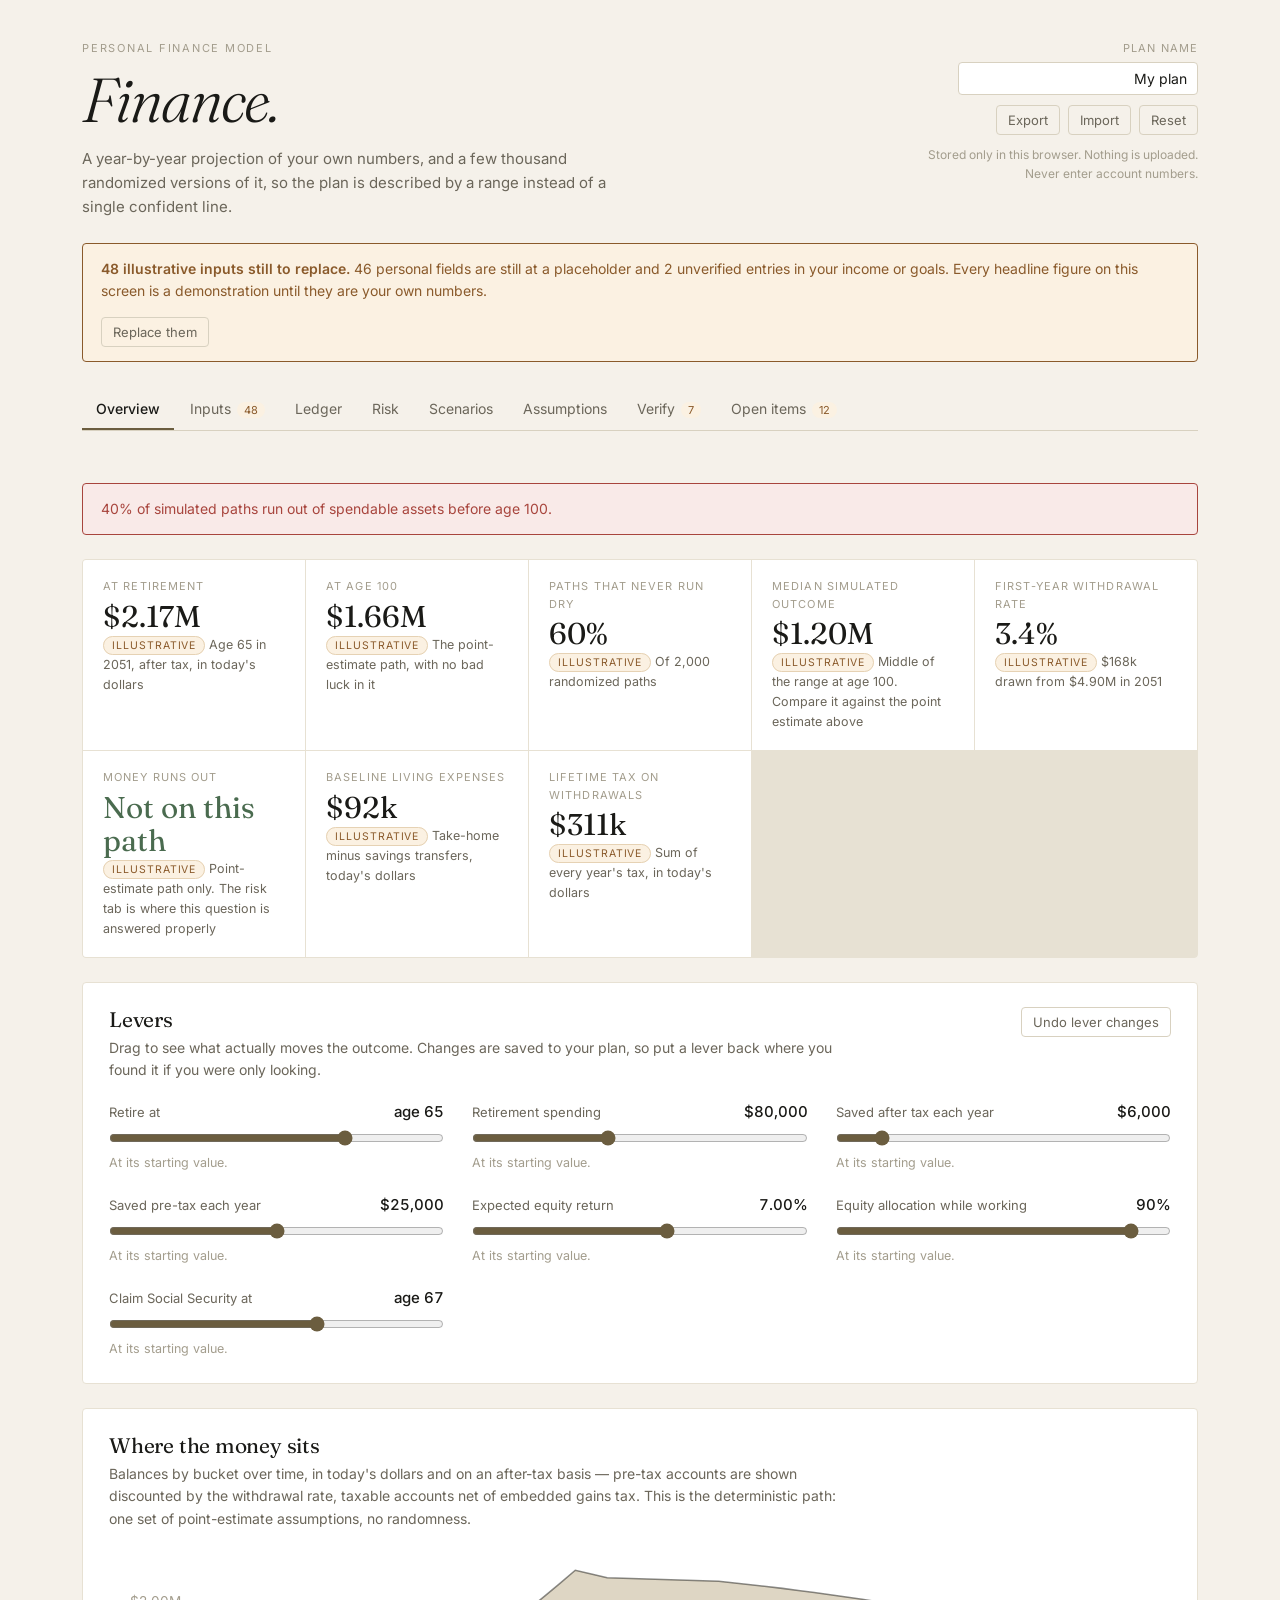
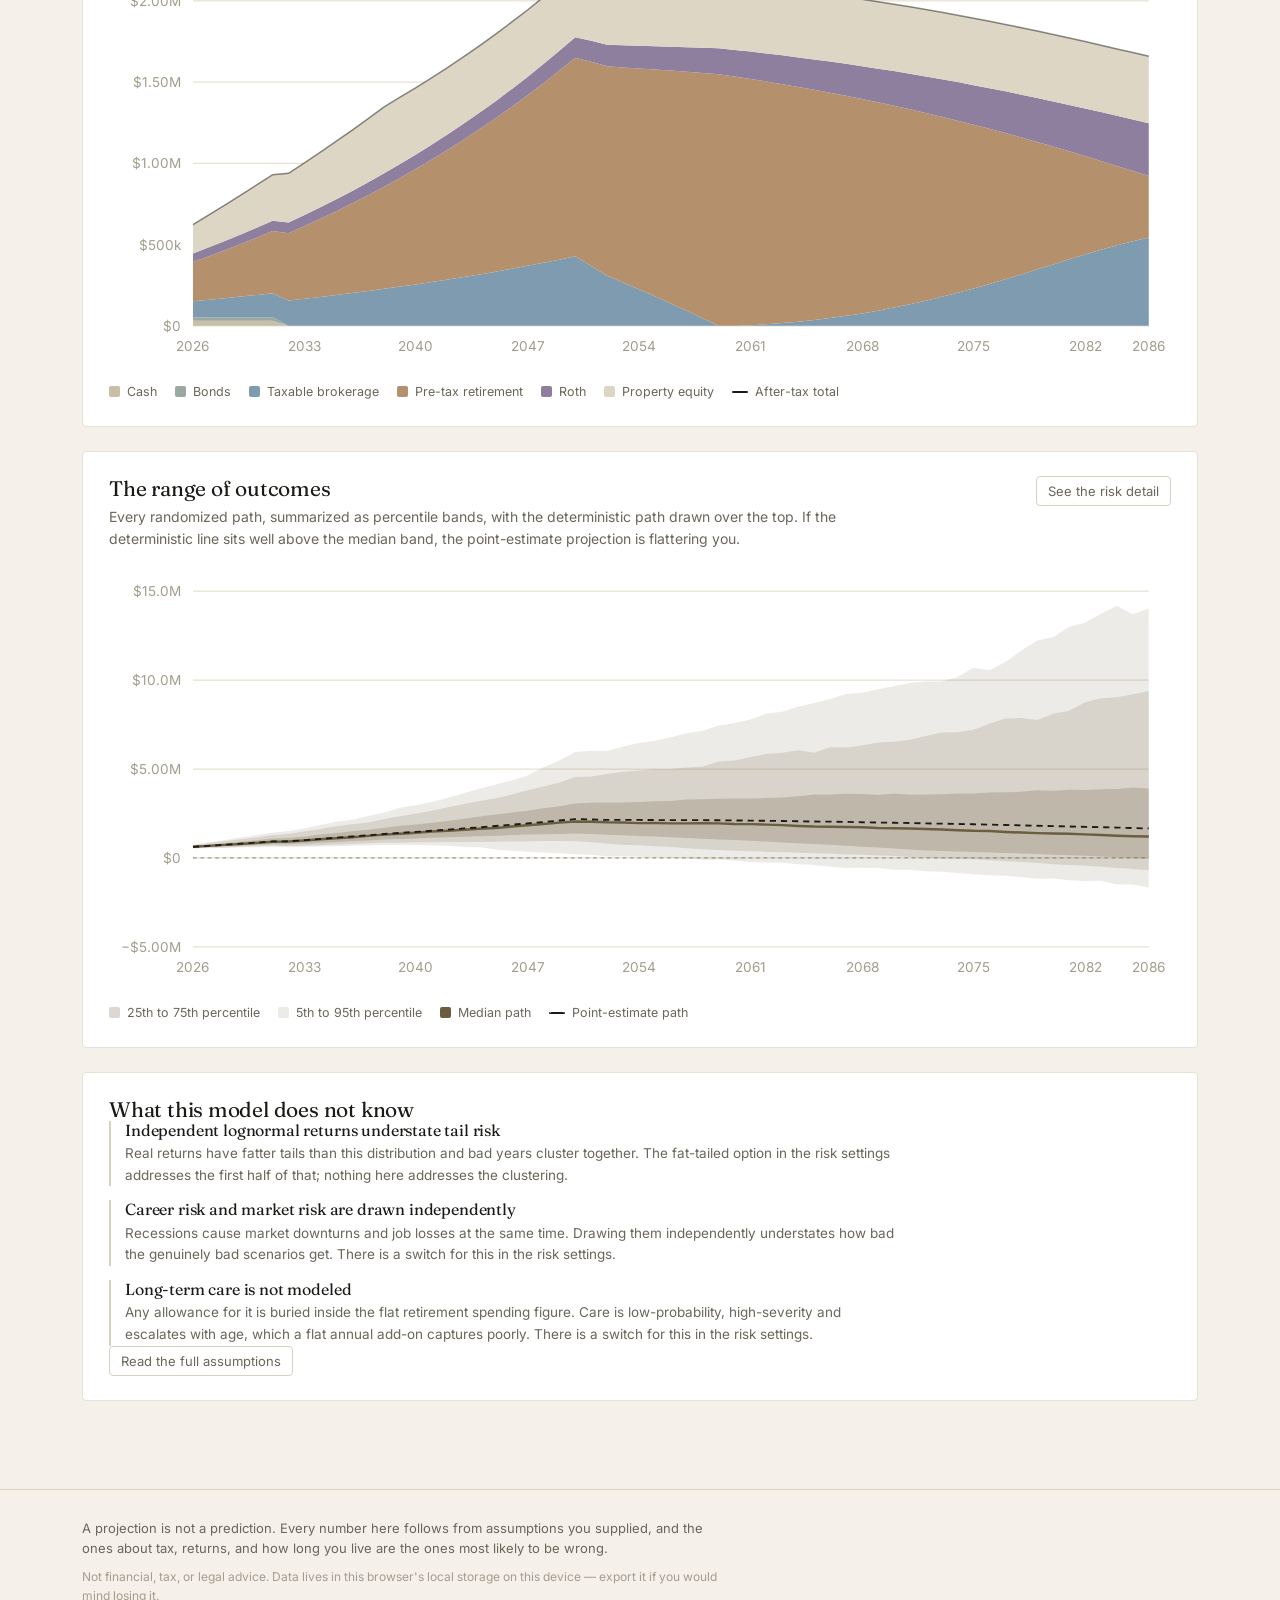
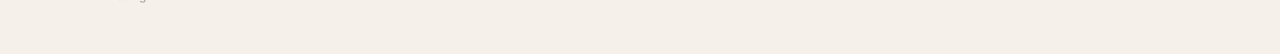
==== finance/index.html @ 81d33a2f "feat(finance): the interface — eight tabs over the projection engine Adds app.js, the controller the" ====
<!DOCTYPE html>
<html lang="en">
<head>
  <meta charset="UTF-8">
  <meta name="viewport" content="width=device-width, initial-scale=1.0">
  <title>Finance — projection &amp; Monte Carlo</title>
  <link rel="preconnect" href="https://fonts.googleapis.com">
  <link rel="preconnect" href="https://fonts.gstatic.com" crossorigin>
  <link href="https://fonts.googleapis.com/css2?family=Fraunces:ital,opsz,wght@0,9..144,300;0,9..144,400;0,9..144,500;1,9..144,400&family=Inter:wght@400;500;600&display=swap" rel="stylesheet">
  <link rel="stylesheet" href="style.css">
</head>
<body>
  <header>
    <div class="header-inner">
      <div class="header-title">
        <p class="eyebrow">Personal finance model</p>
        <h1>Finance.</h1>
        <p class="lede">A year-by-year projection of your own numbers, and a few thousand randomized versions of it, so the plan is described by a range instead of a single confident line.</p>
      </div>
      <div class="header-actions">
        <label class="plan-name">
          <span class="field-label">Plan name</span>
          <input type="text" id="plan-name" autocomplete="off">
        </label>
        <div class="button-row">
          <button class="btn-ghost btn-sm" id="btn-export">Export</button>
          <button class="btn-ghost btn-sm" id="btn-import">Import</button>
          <button class="btn-ghost btn-sm" id="btn-reset">Reset</button>
          <input type="file" id="import-file" accept="application/json,.json" class="hidden">
        </div>
        <p class="privacy-note">Stored only in this browser. Nothing is uploaded. Never enter account numbers.</p>
      </div>
    </div>

    <div id="placeholder-banner" class="banner hidden"></div>

    <nav class="tabs" id="tabs">
      <button class="tab active" data-tab="overview">Overview</button>
      <button class="tab" data-tab="inputs">Inputs</button>
      <button class="tab" data-tab="ledger">Ledger</button>
      <button class="tab" data-tab="risk">Risk</button>
      <button class="tab" data-tab="scenarios">Scenarios</button>
      <button class="tab" data-tab="assumptions">Assumptions</button>
      <button class="tab" data-tab="verify">Verify</button>
      <button class="tab" data-tab="open">Open items</button>
    </nav>
  </header>

  <main>
    <!-- ── Overview ─────────────────────────────────────────────────────── -->
    <section class="panel" id="panel-overview">
      <div id="warnings"></div>

      <div class="metric-grid" id="metric-grid"></div>

      <div class="card">
        <div class="card-head">
          <div>
            <h2>Levers</h2>
            <p class="card-blurb">Drag to see what actually moves the outcome. Changes are saved to your plan, so put a lever back where you found it if you were only looking.</p>
          </div>
          <button class="btn-ghost btn-sm" id="btn-levers-reset">Undo lever changes</button>
        </div>
        <div class="lever-grid" id="lever-grid"></div>
      </div>

      <div class="card">
        <div class="card-head">
          <div>
            <h2>Where the money sits</h2>
            <p class="card-blurb">Balances by bucket over time, in today's dollars and on an after-tax basis — pre-tax accounts are shown discounted by the withdrawal rate, taxable accounts net of embedded gains tax. This is the deterministic path: one set of point-estimate assumptions, no randomness.</p>
          </div>
        </div>
        <div class="chart-holder" id="chart-balances"></div>
        <div class="legend" id="legend-balances"></div>
      </div>

      <div class="card">
        <div class="card-head">
          <div>
            <h2>The range of outcomes</h2>
            <p class="card-blurb">Every randomized path, summarized as percentile bands, with the deterministic path drawn over the top. If the deterministic line sits well above the median band, the point-estimate projection is flattering you.</p>
          </div>
          <button class="btn-ghost btn-sm" data-goto="risk">See the risk detail</button>
        </div>
        <div class="chart-holder" id="chart-fan-mini"></div>
        <div class="legend" id="legend-fan-mini"></div>
      </div>

      <div class="card">
        <h2>What this model does not know</h2>
        <div id="limitations-short"></div>
        <button class="btn-ghost btn-sm" data-goto="assumptions">Read the full assumptions</button>
      </div>
    </section>

    <!-- ── Inputs ───────────────────────────────────────────────────────── -->
    <section class="panel hidden" id="panel-inputs">
      <div class="card intake">
        <h2>Before you trust any number on this screen</h2>
        <p class="card-blurb">Every figure below ships as an illustrative placeholder. They are round numbers chosen to make the model run, not advice and not anyone's real situation. Replace each one with your own figure, then mark it verified with a note on where it came from — six months from now that note is the difference between a number you can rely on and a number you have to re-derive.</p>
        <ol class="intake-list" id="intake-list"></ol>
      </div>

      <div class="card">
        <div class="card-head">
          <div>
            <h2>Income streams</h2>
            <p class="card-blurb">One row per stream: salary, a partner's salary, self-employment, rental income, a pension. Amounts are in today's dollars and grow at their own rate from now, so a stream that starts later still arrives having grown. Mark clearly whether a figure is gross or take-home — conflating the two is the easiest error to make here.</p>
          </div>
          <button class="btn-ghost btn-sm" id="btn-add-income">Add stream</button>
        </div>
        <div id="income-list"></div>
      </div>

      <div class="card">
        <div class="card-head">
          <div>
            <h2>Goals</h2>
            <p class="card-blurb">Anything that costs money on a schedule: a home purchase, tuition, a sabbatical, supporting a family member, a car. Give a goal an end year to repeat it every year in the range, which is how a temporary expense should be modeled.</p>
          </div>
          <button class="btn-ghost btn-sm" id="btn-add-goal">Add goal</button>
        </div>
        <div class="callout" id="goal-trap-note"></div>
        <div id="goal-list"></div>
      </div>

      <div id="field-groups"></div>
    </section>

    <!-- ── Ledger ───────────────────────────────────────────────────────── -->
    <section class="panel hidden" id="panel-ledger">
      <div class="card">
        <div class="card-head">
          <div>
            <h2>Year-by-year ledger</h2>
            <p class="card-blurb">The deterministic projection in full. This is the artifact worth reading closely: if a year looks wrong here, the charts everywhere else are wrong in the same way.</p>
          </div>
          <div class="button-row">
            <label class="inline-toggle"><input type="checkbox" id="ledger-real" checked> Today's dollars</label>
            <button class="btn-ghost btn-sm" id="btn-export-csv">Export CSV</button>
          </div>
        </div>
        <div class="table-scroll">
          <table class="ledger" id="ledger-table"></table>
        </div>
        <p class="footnote" id="ledger-note"></p>
      </div>
    </section>

    <!-- ── Risk ─────────────────────────────────────────────────────────── -->
    <section class="panel hidden" id="panel-risk">
      <div class="metric-grid" id="risk-metrics"></div>

      <div class="card">
        <div class="card-head">
          <div>
            <h2>Percentile fan</h2>
            <p class="card-blurb">After-tax net worth in today's dollars across every simulated path.</p>
          </div>
          <label class="inline-toggle"><input type="checkbox" id="fan-include-house" checked> Include property equity</label>
        </div>
        <div class="chart-holder" id="chart-fan"></div>
        <div class="legend" id="legend-fan"></div>
        <p class="footnote">Property is not simulated: its value follows the deterministic path in every scenario, so including it narrows the visible spread without adding any real certainty. Turn it off to see the fan for money you could actually spend.</p>
      </div>

      <div class="card">
        <h2>Share of paths still solvent</h2>
        <p class="card-blurb">The fraction of simulated paths that still hold spendable assets at each age. Read the age where this line starts bending, not just the number at the end.</p>
        <div class="chart-holder" id="chart-solvent"></div>
      </div>

      <div class="card">
        <h2>Where paths end up</h2>
        <p class="card-blurb">Final after-tax net worth in today's dollars, one bar per band of outcomes. The long right tail is why the average outcome is a bad planning number and the median is a better one.</p>
        <div class="chart-holder" id="chart-hist"></div>
      </div>

      <div class="card">
        <div class="card-head">
          <div>
            <h2>Simulation settings</h2>
            <p class="card-blurb">How the paths are generated, and which risks are switched on. The optional ones are off by default because each is a real judgment call about how much realism is worth the added complexity.</p>
          </div>
        </div>
        <div id="risk-fields"></div>
      </div>
    </section>

    <!-- ── Scenarios ────────────────────────────────────────────────────── -->
    <section class="panel hidden" id="panel-scenarios">
      <div class="card">
        <div class="card-head">
          <div>
            <h2>Saved scenarios</h2>
            <p class="card-blurb">Freeze the current plan under a name, change something, and compare. Retiring two years earlier and spending 10% less are the two levers that usually dominate everything else, and this is where you find out by how much.</p>
          </div>
          <div class="button-row">
            <input type="text" id="scenario-name" placeholder="Name this scenario" autocomplete="off">
            <button class="btn-solid btn-sm" id="btn-save-scenario">Save current</button>
          </div>
        </div>
        <div id="scenario-list"></div>
      </div>
    </section>

    <!-- ── Assumptions ──────────────────────────────────────────────────── -->
    <section class="panel hidden" id="panel-assumptions">
      <div class="card">
        <h2>Why the model looks the way it does</h2>
        <p class="card-blurb">Current state only, generated from your inputs and the notes you wrote when you verified them. This is deliberately not a changelog: the history of how a number evolved lives in the project's git history, where the diffs are real and never drift out of sync with the code.</p>
        <div id="assumptions-body"></div>
      </div>

      <div class="card">
        <h2>Structural choices worth knowing about</h2>
        <div id="structural-notes"></div>
      </div>

      <div class="card">
        <h2>Known limitations</h2>
        <p class="card-blurb">Accepted simplifications, disclosed rather than hidden. A model that is honest about what it leaves out is far more useful than one that quietly implies precision it does not have. These are different from the Open items tab: a limitation is something currently accepted, an open item is something that should actually get resolved.</p>
        <div id="limitations-full"></div>
      </div>

      <div class="card">
        <h2>IRS Uniform Lifetime Table</h2>
        <p class="card-blurb">Public IRS data, used to size required minimum distributions: the start-of-year pre-tax balance divided by the distribution period for that age.</p>
        <div class="table-scroll">
          <table class="ledger compact" id="ult-table"></table>
        </div>
      </div>
    </section>

    <!-- ── Verify ───────────────────────────────────────────────────────── -->
    <section class="panel hidden" id="panel-verify">
      <div class="card">
        <h2>Research this yourself</h2>
        <p class="card-blurb">These are the parts of the model that cannot be inherited from a template. Tax law changes, thresholds move, and treatment varies by state and city — so each item below needs checking against current rules for your own situation, and the placeholder rates in the model are worth exactly nothing until you do.</p>
        <div id="research-list"></div>
      </div>
    </section>

    <!-- ── Open items ───────────────────────────────────────────────────── -->
    <section class="panel hidden" id="panel-open">
      <div class="card">
        <div class="card-head">
          <div>
            <h2>Open items</h2>
            <p class="card-blurb">Things that need a decision, a real number, or a methodology improvement. When one gets resolved, delete it and put the answer in the source note on the field it was about, so the two never describe the same open question.</p>
          </div>
          <div class="button-row">
            <input type="text" id="todo-input" placeholder="Add an open item" autocomplete="off">
            <button class="btn-solid btn-sm" id="btn-add-todo">Add</button>
          </div>
        </div>
        <div id="todo-list"></div>
      </div>

      <div class="card">
        <h2>Notes</h2>
        <p class="card-blurb">Scratch space that travels with the plan when you export it.</p>
        <textarea id="notes" rows="8" placeholder="Anything worth remembering about this plan."></textarea>
      </div>
    </section>
  </main>

  <footer>
    <div class="footer-inner">
      <p class="footer-text">A projection is not a prediction. Every number here follows from assumptions you supplied, and the ones about tax, returns, and how long you live are the ones most likely to be wrong.</p>
      <p class="footer-text small">Not financial, tax, or legal advice. Data lives in this browser's local storage on this device — export it if you would mind losing it.</p>
    </div>
  </footer>

  <script src="format.js"></script>
  <script src="config.js"></script>
  <script src="model.js"></script>
  <script src="charts.js"></script>
  <script src="store.js"></script>
  <script src="app.js"></script>
</body>
</html>
---- finance/style.css ----
:root {
  --bg: #f5f1ea;
  --bg-card: #ffffff;
  --bg-soft: #ebe4d7;
  --bg-sunken: #f1ece2;
  --ink: #1a1a17;
  --ink-soft: #6b665a;
  --ink-faint: #a39d8d;
  --line: #d8d1c0;
  --line-soft: #e7e1d3;
  --accent: #6b5d3f;
  --accent-soft: #efe8d8;
  --warn: #8a5a2b;
  --warn-bg: #fbf1e2;
  --bad: #a8453d;
  --bad-bg: #f9eae8;
  --good: #4a6b4f;
  --good-bg: #edf2ec;
  --serif: 'Fraunces', Georgia, serif;
  --sans: 'Inter', -apple-system, system-ui, sans-serif;
  --mono: ui-monospace, 'SF Mono', Menlo, Consolas, monospace;
  --radius: 4px;
}

*, *::before, *::after { box-sizing: border-box; margin: 0; padding: 0; }
.hidden { display: none !important; }

body {
  background: var(--bg);
  color: var(--ink);
  font-family: var(--sans);
  font-size: 15px;
  line-height: 1.6;
  -webkit-font-smoothing: antialiased;
  min-height: 100vh;
}

h1, h2, h3 { font-family: var(--serif); font-weight: 400; letter-spacing: -0.01em; line-height: 1.15; }
h1 { font-size: clamp(38px, 5vw, 62px); font-weight: 300; font-style: italic; letter-spacing: -0.03em; }
h2 { font-size: 21px; }
h3 { font-size: 16px; }
a { color: var(--accent); }

/* ── Header ── */
header { max-width: 1180px; margin: 0 auto; padding: 40px 32px 0; }

.header-inner {
  display: flex;
  gap: 40px;
  justify-content: space-between;
  align-items: flex-start;
  flex-wrap: wrap;
}

.header-title { max-width: 620px; }

.eyebrow {
  font-size: 11px;
  text-transform: uppercase;
  letter-spacing: 0.16em;
  color: var(--ink-faint);
  margin-bottom: 6px;
}

.lede { color: var(--ink-soft); margin-top: 12px; max-width: 60ch; }

.header-actions { display: flex; flex-direction: column; gap: 10px; align-items: flex-end; }
.plan-name { display: flex; flex-direction: column; gap: 4px; align-items: flex-end; }
.plan-name input { width: 220px; text-align: right; }
.privacy-note { font-size: 12px; color: var(--ink-faint); max-width: 34ch; text-align: right; }

.button-row { display: flex; gap: 8px; align-items: center; flex-wrap: wrap; }

/* ── Buttons ── */
button { font-family: inherit; font-size: 14px; cursor: pointer; border-radius: var(--radius); }

.btn-ghost {
  background: transparent;
  border: 1px solid var(--line);
  color: var(--ink-soft);
  padding: 7px 14px;
  transition: border-color 0.15s, color 0.15s, background 0.15s;
}
.btn-ghost:hover { border-color: var(--accent); color: var(--accent); background: var(--bg-card); }

.btn-solid {
  background: var(--ink);
  border: 1px solid var(--ink);
  color: var(--bg);
  padding: 7px 14px;
}
.btn-solid:hover { background: var(--accent); border-color: var(--accent); }

.btn-sm { font-size: 13px; padding: 6px 11px; }

.btn-link {
  background: none;
  border: none;
  color: var(--accent);
  padding: 0;
  font-size: 13px;
  text-decoration: underline;
  text-decoration-color: var(--line);
  text-underline-offset: 3px;
}
.btn-link:hover { text-decoration-color: var(--accent); }
.btn-link.danger { color: var(--bad); }

/* ── Tabs ── */
.tabs {
  display: flex;
  gap: 2px;
  margin: 28px 0 0;
  border-bottom: 1px solid var(--line);
  overflow-x: auto;
}

.tab {
  background: none;
  border: none;
  border-bottom: 2px solid transparent;
  color: var(--ink-soft);
  padding: 10px 14px;
  white-space: nowrap;
  border-radius: 0;
}
.tab:hover { color: var(--ink); }
.tab.active { color: var(--ink); border-bottom-color: var(--accent); font-weight: 500; }
.tab .tab-count {
  display: inline-block;
  margin-left: 6px;
  font-size: 11px;
  background: var(--warn-bg);
  color: var(--warn);
  border-radius: 10px;
  padding: 1px 7px;
}

/* ── Layout ── */
main { max-width: 1180px; margin: 0 auto; padding: 28px 32px 64px; }
.panel { display: flex; flex-direction: column; gap: 24px; }

.card {
  background: var(--bg-card);
  border: 1px solid var(--line-soft);
  border-radius: var(--radius);
  padding: 24px 26px;
}

.card-head {
  display: flex;
  gap: 20px;
  justify-content: space-between;
  align-items: flex-start;
  flex-wrap: wrap;
  margin-bottom: 18px;
}
.card-head > div { flex: 1 1 420px; }
.card-blurb { color: var(--ink-soft); font-size: 14px; margin-top: 6px; max-width: 82ch; }
.card > h2 + .card-blurb { margin-bottom: 16px; }

/* ── Banners and callouts ── */
.banner {
  margin-top: 24px;
  padding: 14px 18px;
  border-radius: var(--radius);
  border: 1px solid var(--warn);
  background: var(--warn-bg);
  color: var(--warn);
  font-size: 14px;
  display: flex;
  gap: 14px;
  align-items: center;
  justify-content: space-between;
  flex-wrap: wrap;
}
.banner strong { font-weight: 600; }
.banner.bad { border-color: var(--bad); background: var(--bad-bg); color: var(--bad); }

.callout {
  border-left: 2px solid var(--accent);
  background: var(--bg-sunken);
  padding: 12px 16px;
  margin-bottom: 18px;
  font-size: 13.5px;
  color: var(--ink-soft);
}
.callout strong { color: var(--ink); font-weight: 600; }

.footnote { font-size: 12.5px; color: var(--ink-faint); margin-top: 12px; max-width: 88ch; }

/* ── Metrics ── */
.metric-grid {
  display: grid;
  grid-template-columns: repeat(auto-fit, minmax(210px, 1fr));
  gap: 1px;
  background: var(--line-soft);
  border: 1px solid var(--line-soft);
  border-radius: var(--radius);
  overflow: hidden;
}

.metric { background: var(--bg-card); padding: 18px 20px; }
.metric-label {
  font-size: 11px;
  text-transform: uppercase;
  letter-spacing: 0.1em;
  color: var(--ink-faint);
}
.metric-value {
  font-family: var(--serif);
  font-size: 30px;
  font-variant-numeric: tabular-nums;
  margin: 4px 0 2px;
  line-height: 1.1;
}
.metric-value.bad { color: var(--bad); }
.metric-value.good { color: var(--good); }
.metric-note { font-size: 12.5px; color: var(--ink-soft); }

/* ── Levers ── */
.lever-grid {
  display: grid;
  grid-template-columns: repeat(auto-fit, minmax(260px, 1fr));
  gap: 20px 28px;
}
.lever-head { display: flex; justify-content: space-between; align-items: baseline; gap: 10px; }
.lever-name { font-size: 13px; color: var(--ink-soft); }
.lever-value { font-variant-numeric: tabular-nums; font-weight: 500; }
.lever input[type=range] { width: 100%; accent-color: var(--accent); margin-top: 6px; }
.lever-effect { font-size: 12.5px; color: var(--ink-faint); min-height: 1.4em; }

/* ── Charts ── */
.chart-holder { position: relative; margin-top: 4px; }
.chart-svg { width: 100%; height: auto; display: block; overflow: visible; }
.chart-svg .grid { stroke: var(--line-soft); stroke-width: 1; }
.chart-svg .zero-line { stroke: var(--ink-faint); stroke-width: 1; stroke-dasharray: 3 3; }
.chart-svg .axis-label { font-family: var(--sans); font-size: 11px; fill: var(--ink-faint); }
.chart-svg .axis-note { font-family: var(--sans); font-size: 11px; fill: var(--ink-soft); }
.chart-svg .area { stroke: none; }
.chart-svg .total-line { fill: none; stroke: var(--ink); stroke-width: 1.25; opacity: 0.5; }
.chart-svg .band-outer { fill: rgba(107, 93, 63, 0.12); }
.chart-svg .band-mid { fill: rgba(107, 93, 63, 0.16); }
.chart-svg .band-inner { fill: rgba(107, 93, 63, 0.24); }
.chart-svg .median-line { fill: none; stroke: var(--accent); stroke-width: 2; }
.chart-svg .deterministic-line { fill: none; stroke: var(--ink); stroke-width: 1.5; stroke-dasharray: 5 4; }
.chart-svg .crosshair { stroke: var(--ink); stroke-width: 1; opacity: 0.35; pointer-events: none; }
.chart-svg .hover-target { fill: transparent; }
.chart-svg .hist-bar { stroke: none; }

.chart-tooltip {
  position: absolute;
  top: 10px;
  background: var(--bg-card);
  border: 1px solid var(--line);
  border-radius: var(--radius);
  padding: 10px 12px;
  font-size: 12.5px;
  line-height: 1.5;
  pointer-events: none;
  box-shadow: 0 8px 24px -12px rgba(26, 26, 23, 0.3);
  min-width: 170px;
  z-index: 5;
}
.chart-tooltip .tip-head { font-weight: 600; margin-bottom: 4px; }
.chart-tooltip .tip-row { display: flex; justify-content: space-between; gap: 14px; }
.chart-tooltip .tip-row span:last-child { font-variant-numeric: tabular-nums; }
.chart-tooltip .tip-swatch {
  display: inline-block; width: 8px; height: 8px; border-radius: 2px; margin-right: 6px;
}

.legend { display: flex; flex-wrap: wrap; gap: 8px 18px; margin-top: 14px; }
.legend-item { display: flex; align-items: center; gap: 7px; font-size: 12.5px; color: var(--ink-soft); }
.legend-swatch { width: 11px; height: 11px; border-radius: 2px; flex: none; }
.legend-swatch.line { height: 0; border-top: 2px solid var(--ink); width: 16px; }
.legend-swatch.dashed { height: 0; border-top: 2px dashed var(--ink); width: 16px; }

/* ── Forms ── */
input[type=text], input[type=number], select, textarea {
  font-family: inherit;
  font-size: 14px;
  color: var(--ink);
  background: var(--bg-card);
  border: 1px solid var(--line);
  border-radius: var(--radius);
  padding: 7px 10px;
  width: 100%;
}
input[type=number] { font-variant-numeric: tabular-nums; }
input:focus, select:focus, textarea:focus { outline: none; border-color: var(--accent); }
textarea { resize: vertical; line-height: 1.6; }

.field-label { font-size: 11px; text-transform: uppercase; letter-spacing: 0.1em; color: var(--ink-faint); }

.field {
  display: grid;
  grid-template-columns: minmax(220px, 1.4fr) 150px auto;
  gap: 8px 18px;
  align-items: start;
  padding: 14px 0;
  border-top: 1px solid var(--line-soft);
}
.field:first-child { border-top: none; }
.field-main { min-width: 0; }
.field-name { display: flex; align-items: center; gap: 8px; flex-wrap: wrap; }
.field-name label { font-weight: 500; font-size: 14px; }
.field-help { font-size: 13px; color: var(--ink-soft); margin-top: 3px; max-width: 74ch; }
.field-input { display: flex; align-items: center; gap: 6px; }
.field-input .unit { color: var(--ink-faint); font-size: 13px; }
.field-status { display: flex; flex-direction: column; gap: 6px; align-items: flex-end; min-width: 190px; }
.field-source { width: 190px; font-size: 12.5px; padding: 5px 8px; }
.field.is-placeholder { background: linear-gradient(90deg, var(--warn-bg), transparent 60%); }

.pill {
  font-size: 10.5px;
  text-transform: uppercase;
  letter-spacing: 0.09em;
  padding: 2px 8px;
  border-radius: 10px;
  border: 1px solid transparent;
  white-space: nowrap;
}
.pill.placeholder { background: var(--warn-bg); color: var(--warn); border-color: #e6d2b4; }
.pill.verified { background: var(--good-bg); color: var(--good); border-color: #cddbcf; }
.pill.research { background: var(--accent-soft); color: var(--accent); border-color: #ded2b8; }

.verify-toggle { display: flex; align-items: center; gap: 6px; font-size: 12.5px; color: var(--ink-soft); white-space: nowrap; }
.inline-toggle { display: flex; align-items: center; gap: 7px; font-size: 13px; color: var(--ink-soft); white-space: nowrap; }
input[type=checkbox] { accent-color: var(--accent); width: 15px; height: 15px; }

.group { margin-bottom: 24px; }
.group > summary {
  cursor: pointer;
  list-style: none;
  display: flex;
  align-items: baseline;
  gap: 12px;
  padding: 18px 0 10px;
  border-bottom: 1px solid var(--line);
}
.group > summary::-webkit-details-marker { display: none; }
.group > summary::before {
  content: '+';
  font-family: var(--mono);
  color: var(--ink-faint);
  font-size: 15px;
}
.group[open] > summary::before { content: '\2212'; }
.group-blurb { font-size: 13px; color: var(--ink-soft); font-family: var(--sans); flex: 1 1 320px; }

/* ── Repeating rows: income streams, goals ── */
.row-card {
  border: 1px solid var(--line-soft);
  border-radius: var(--radius);
  padding: 14px 16px;
  margin-bottom: 10px;
  background: var(--bg-sunken);
}
.row-grid { display: grid; gap: 10px 14px; grid-template-columns: repeat(auto-fit, minmax(130px, 1fr)); align-items: end; }
.row-grid label { display: flex; flex-direction: column; gap: 3px; }
.row-grid .wide { grid-column: span 2; min-width: 160px; }
.row-foot { display: flex; justify-content: space-between; align-items: center; gap: 14px; margin-top: 10px; flex-wrap: wrap; }
.row-summary { font-size: 12.5px; color: var(--ink-soft); }

/* ── Tables ── */
.table-scroll { overflow: auto; max-height: 620px; border: 1px solid var(--line-soft); border-radius: var(--radius); }
table.ledger { border-collapse: collapse; width: 100%; font-size: 13px; font-variant-numeric: tabular-nums; }
table.ledger th, table.ledger td { padding: 7px 10px; text-align: right; white-space: nowrap; border-bottom: 1px solid var(--line-soft); }
table.ledger th {
  position: sticky;
  top: 0;
  background: var(--bg-soft);
  font-size: 11px;
  text-transform: uppercase;
  letter-spacing: 0.06em;
  color: var(--ink-soft);
  font-weight: 500;
  text-align: right;
  z-index: 1;
}
table.ledger th:first-child, table.ledger td:first-child { text-align: left; }
table.ledger tbody tr:hover { background: var(--bg-sunken); }
table.ledger tr.is-retired td:first-child { color: var(--accent); font-weight: 500; }
table.ledger tr.is-shortfall { background: var(--bad-bg); }
table.ledger td.neg { color: var(--bad); }
table.ledger.compact th, table.ledger.compact td { padding: 5px 9px; }

/* ── Lists: intake, limitations, research, todos, scenarios ── */
.intake-list { padding-left: 22px; display: flex; flex-direction: column; gap: 8px; margin-top: 14px; }
.intake-list li { font-size: 14px; color: var(--ink-soft); }
.intake-list strong { color: var(--ink); font-weight: 600; }

.note-list { display: flex; flex-direction: column; gap: 14px; }
.note-item { padding-left: 14px; border-left: 2px solid var(--line); }
.note-item h3 { margin-bottom: 4px; }
.note-item p { font-size: 13.5px; color: var(--ink-soft); max-width: 86ch; }
.note-item .note-value { font-variant-numeric: tabular-nums; color: var(--ink); font-weight: 500; }
.note-item.flagged { border-left-color: var(--warn); }

/* The value-and-source table under each assumptions narrative. */
.assume-grid { margin-top: 10px; border-top: 1px solid var(--line-soft); }
.assume-row {
  display: grid;
  grid-template-columns: minmax(180px, 1.2fr) 130px minmax(0, 1.6fr);
  gap: 4px 14px;
  padding: 5px 0;
  border-bottom: 1px solid var(--line-soft);
  font-size: 12.5px;
  align-items: baseline;
}
.assume-name { color: var(--ink-soft); }
.assume-row .note-value { text-align: right; }
.assume-source { color: var(--ink-faint); }
.assume-source em { color: var(--warn); font-style: normal; }

.rmd-hint { margin-top: 6px; display: inline-block; text-align: left; }

.check-item {
  display: grid;
  grid-template-columns: auto 1fr;
  gap: 4px 12px;
  padding: 16px 0;
  border-top: 1px solid var(--line-soft);
}
.check-item:first-child { border-top: none; }
.check-item h3 { display: flex; gap: 10px; align-items: center; flex-wrap: wrap; }
.check-item p { font-size: 13.5px; color: var(--ink-soft); max-width: 86ch; }
.check-item .check-fields { display: flex; gap: 8px; flex-wrap: wrap; margin-top: 6px; }
.check-item textarea { margin-top: 8px; }
.field-chip {
  font-size: 12px;
  background: var(--bg-sunken);
  border: 1px solid var(--line-soft);
  border-radius: 10px;
  padding: 2px 9px;
  color: var(--ink-soft);
  font-variant-numeric: tabular-nums;
}
.check-item.done h3 { color: var(--ink-faint); text-decoration: line-through; text-decoration-color: var(--line); }

.todo-item {
  display: flex;
  gap: 12px;
  align-items: flex-start;
  padding: 11px 0;
  border-top: 1px solid var(--line-soft);
}
.todo-item:first-child { border-top: none; }
.todo-item.done .todo-text { color: var(--ink-faint); text-decoration: line-through; text-decoration-color: var(--line); }
.todo-text { flex: 1; font-size: 14px; }
.todo-item .seeded { font-size: 11.5px; color: var(--ink-faint); }

.scenario {
  display: grid;
  grid-template-columns: 1.4fr repeat(4, minmax(90px, 1fr)) auto;
  gap: 10px 14px;
  align-items: center;
  padding: 14px 0;
  border-top: 1px solid var(--line-soft);
  font-size: 13.5px;
}
.scenario:first-child { border-top: none; }
.scenario.head {
  font-size: 11px;
  text-transform: uppercase;
  letter-spacing: 0.09em;
  color: var(--ink-faint);
  border-top: none;
}
.scenario .num { font-variant-numeric: tabular-nums; text-align: right; }
.scenario .scenario-name { font-weight: 500; }
.scenario .scenario-meta { font-size: 12px; color: var(--ink-faint); font-weight: 400; }
.scenario.current { background: var(--accent-soft); }
.delta { font-size: 12px; color: var(--ink-faint); }
.delta.up { color: var(--good); }
.delta.down { color: var(--bad); }

.empty-state { color: var(--ink-faint); font-size: 14px; padding: 18px 0; }

/* ── Footer ── */
footer { border-top: 1px solid var(--line); margin-top: 24px; }
.footer-inner { max-width: 1180px; margin: 0 auto; padding: 28px 32px 48px; }
.footer-text { font-size: 13px; color: var(--ink-soft); max-width: 80ch; }
.footer-text.small { font-size: 12px; color: var(--ink-faint); margin-top: 8px; }

/* ── Narrow screens ── */
@media (max-width: 900px) {
  header, main, .footer-inner { padding-left: 20px; padding-right: 20px; }
  .header-actions { align-items: flex-start; }
  .privacy-note, .plan-name { text-align: left; align-items: flex-start; }
  .plan-name input { text-align: left; }
  .field { grid-template-columns: 1fr; }
  .field-status { align-items: flex-start; }
  .field-source { width: 100%; }
  .scenario { grid-template-columns: 1fr 1fr; }
  .scenario.head { display: none; }
  .assume-row { grid-template-columns: 1fr auto; }
  .assume-source { grid-column: 1 / -1; }
}
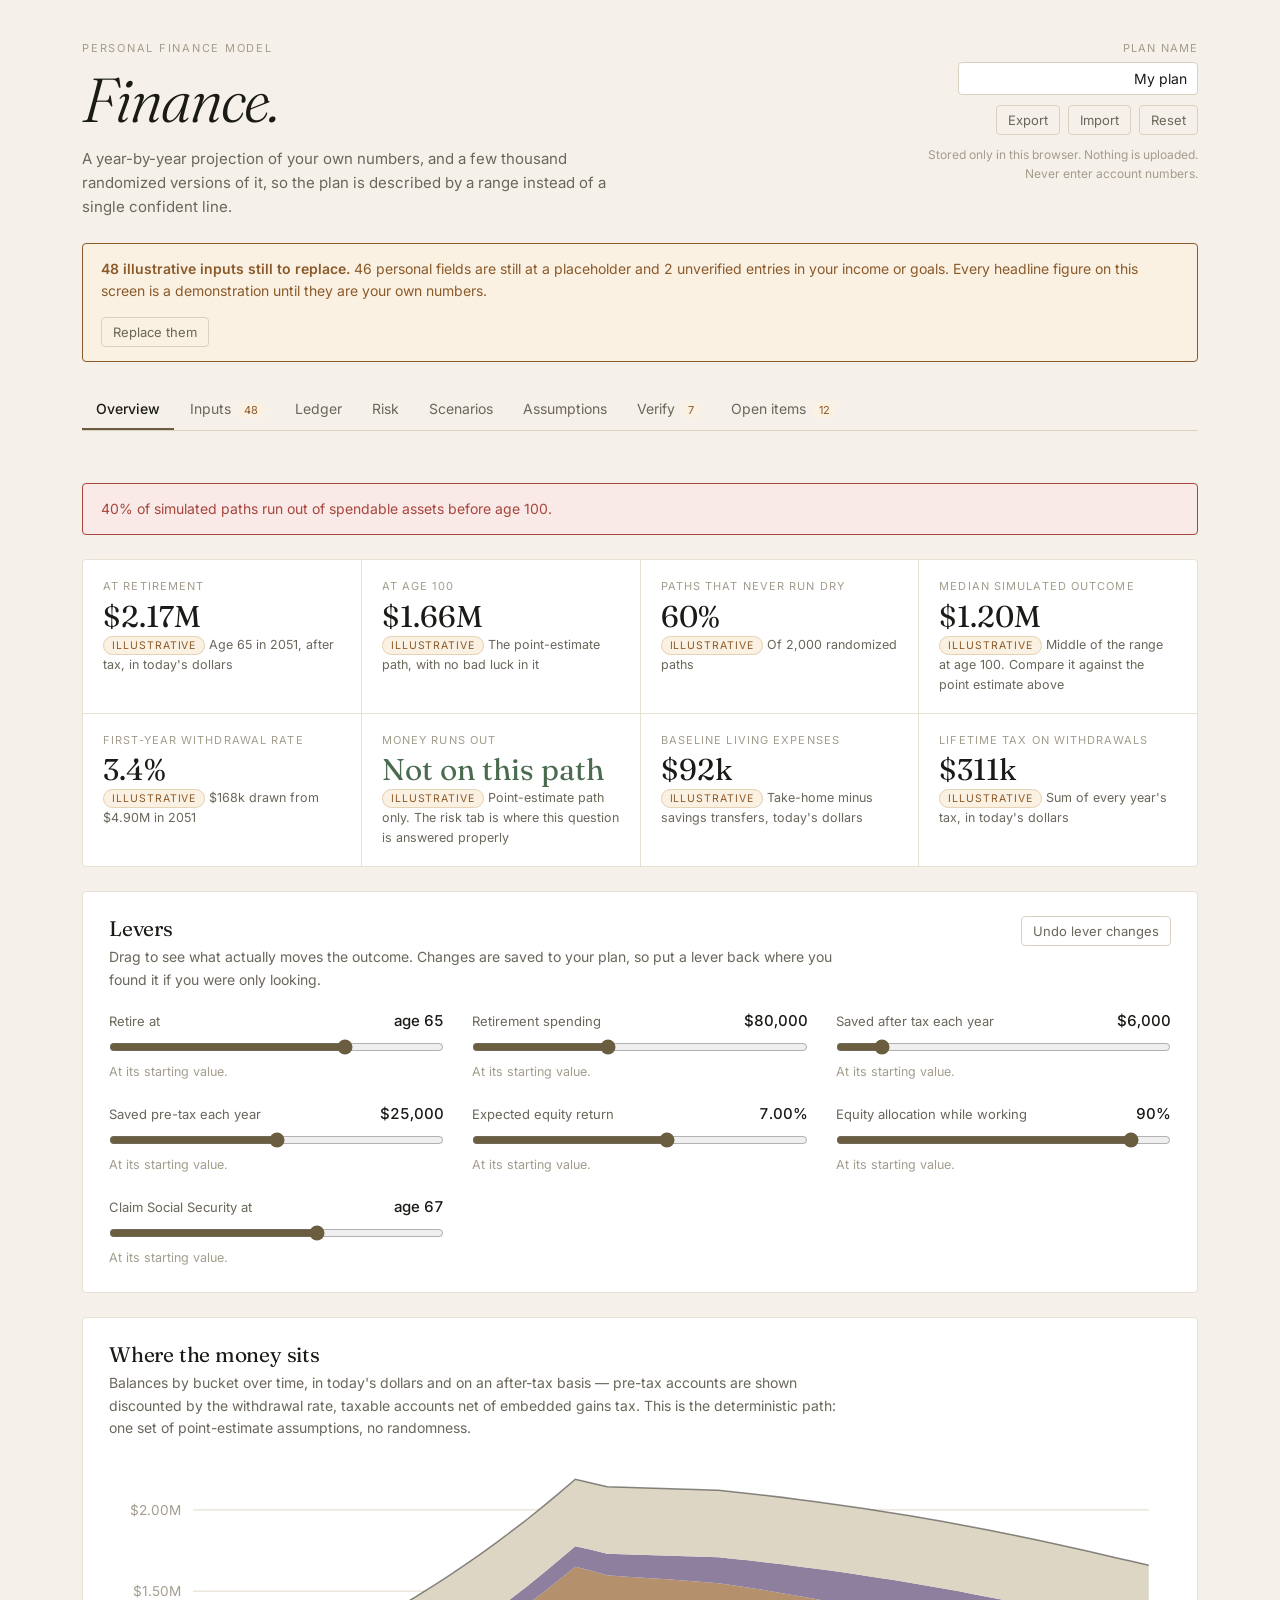
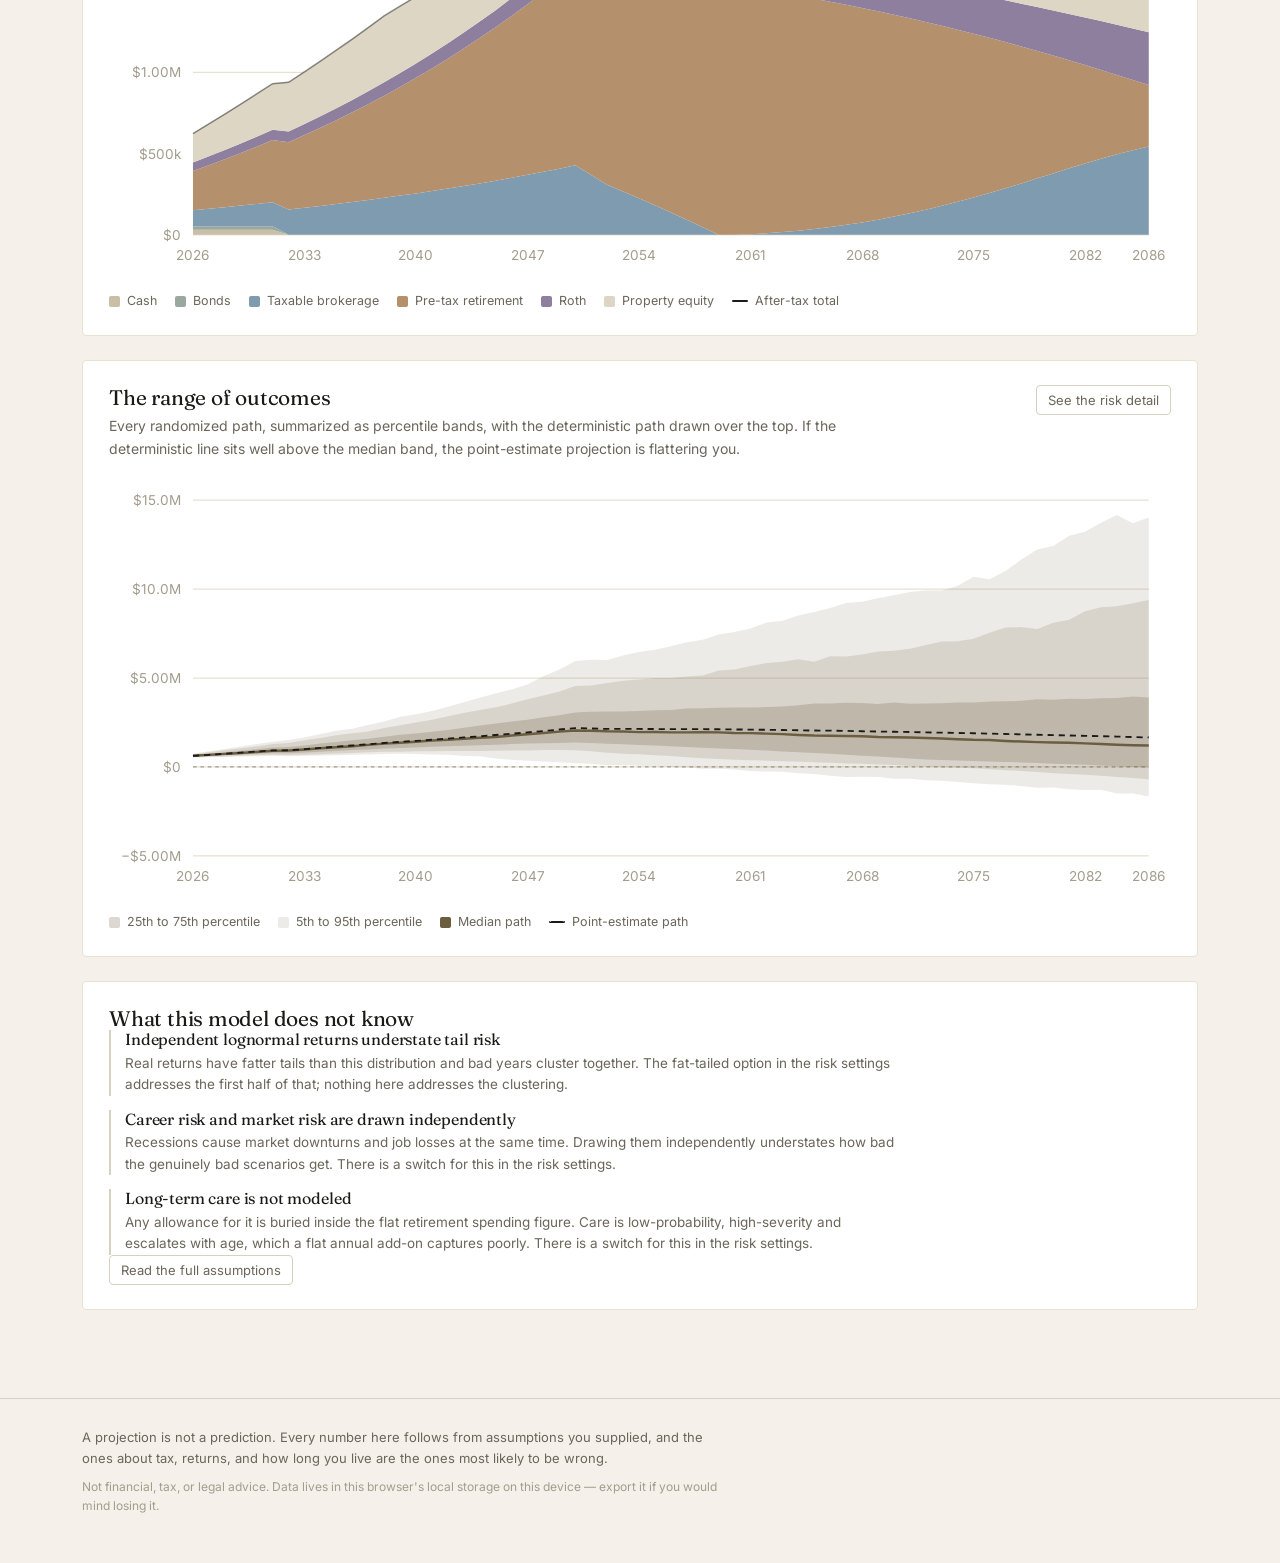
==== commit 955549e6: "docs(finance): README and an ignore file for real statements Documents how to run it, how to run the" ====
--- a/finance/index.html
+++ b/finance/index.html
@@ -4,6 +4,10 @@
   <meta charset="UTF-8">
   <meta name="viewport" content="width=device-width, initial-scale=1.0">
   <title>Finance — projection &amp; Monte Carlo</title>
+  <!-- Inline rather than a file, so the page never requests an icon that is not
+       there. The webfonts below are the only remote request the app makes, and
+       they fall back to the system stack when they cannot be reached. -->
+  <link rel="icon" href="data:image/svg+xml,<svg xmlns='http://www.w3.org/2000/svg' viewBox='0 0 16 16'><rect width='16' height='16' rx='3' fill='%236b5d3f'/><path d='M4 11.5 L6.5 7 L9 9.5 L12 4' stroke='%23f5f1ea' stroke-width='1.6' fill='none' stroke-linecap='round' stroke-linejoin='round'/></svg>">
   <link rel="preconnect" href="https://fonts.googleapis.com">
   <link rel="preconnect" href="https://fonts.gstatic.com" crossorigin>
   <link href="https://fonts.googleapis.com/css2?family=Fraunces:ital,opsz,wght@0,9..144,300;0,9..144,400;0,9..144,500;1,9..144,400&family=Inter:wght@400;500;600&display=swap" rel="stylesheet">
@@ -175,6 +179,7 @@
         <h2>Where paths end up</h2>
         <p class="card-blurb">Final after-tax net worth in today's dollars, one bar per band of outcomes. The long right tail is why the average outcome is a bad planning number and the median is a better one.</p>
         <div class="chart-holder" id="chart-hist"></div>
+        <p class="footnote" id="hist-note"></p>
       </div>
 
       <div class="card">
--- a/finance/style.css
+++ b/finance/style.css
@@ -190,9 +190,12 @@
 .footnote { font-size: 12.5px; color: var(--ink-faint); margin-top: 12px; max-width: 88ch; }
 
 /* ── Metrics ── */
+/* A fixed column count rather than auto-fit: the grids are built to hold
+   exactly eight tiles, so a fixed count always fills its last row instead of
+   leaving a gap where a ninth tile would go. */
 .metric-grid {
   display: grid;
-  grid-template-columns: repeat(auto-fit, minmax(210px, 1fr));
+  grid-template-columns: repeat(4, minmax(0, 1fr));
   gap: 1px;
   background: var(--line-soft);
   border: 1px solid var(--line-soft);
@@ -484,6 +487,10 @@
 .footer-text.small { font-size: 12px; color: var(--ink-faint); margin-top: 8px; }
 
 /* ── Narrow screens ── */
+@media (max-width: 1080px) {
+  .metric-grid { grid-template-columns: repeat(2, minmax(0, 1fr)); }
+}
+
 @media (max-width: 900px) {
   header, main, .footer-inner { padding-left: 20px; padding-right: 20px; }
   .header-actions { align-items: flex-start; }
@@ -497,3 +504,7 @@
   .assume-row { grid-template-columns: 1fr auto; }
   .assume-source { grid-column: 1 / -1; }
 }
+
+@media (max-width: 560px) {
+  .metric-grid { grid-template-columns: 1fr; }
+}
